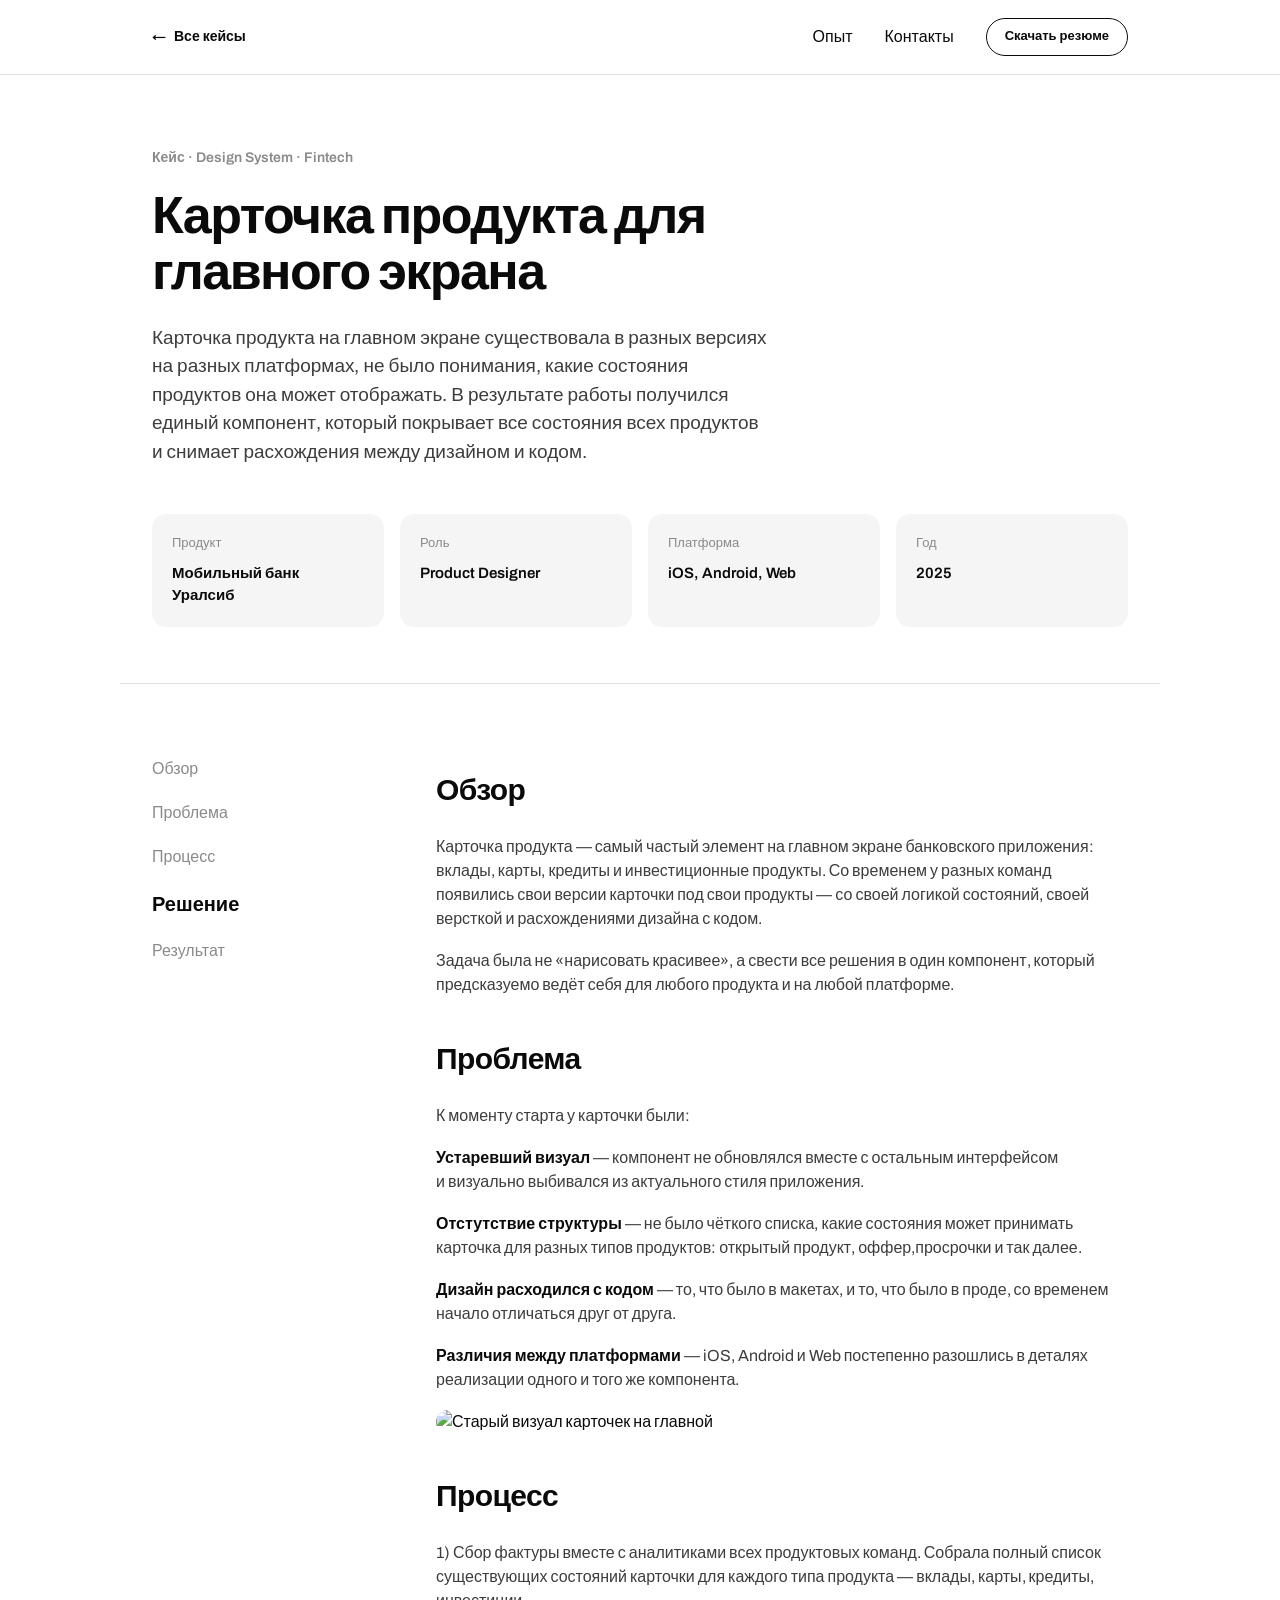
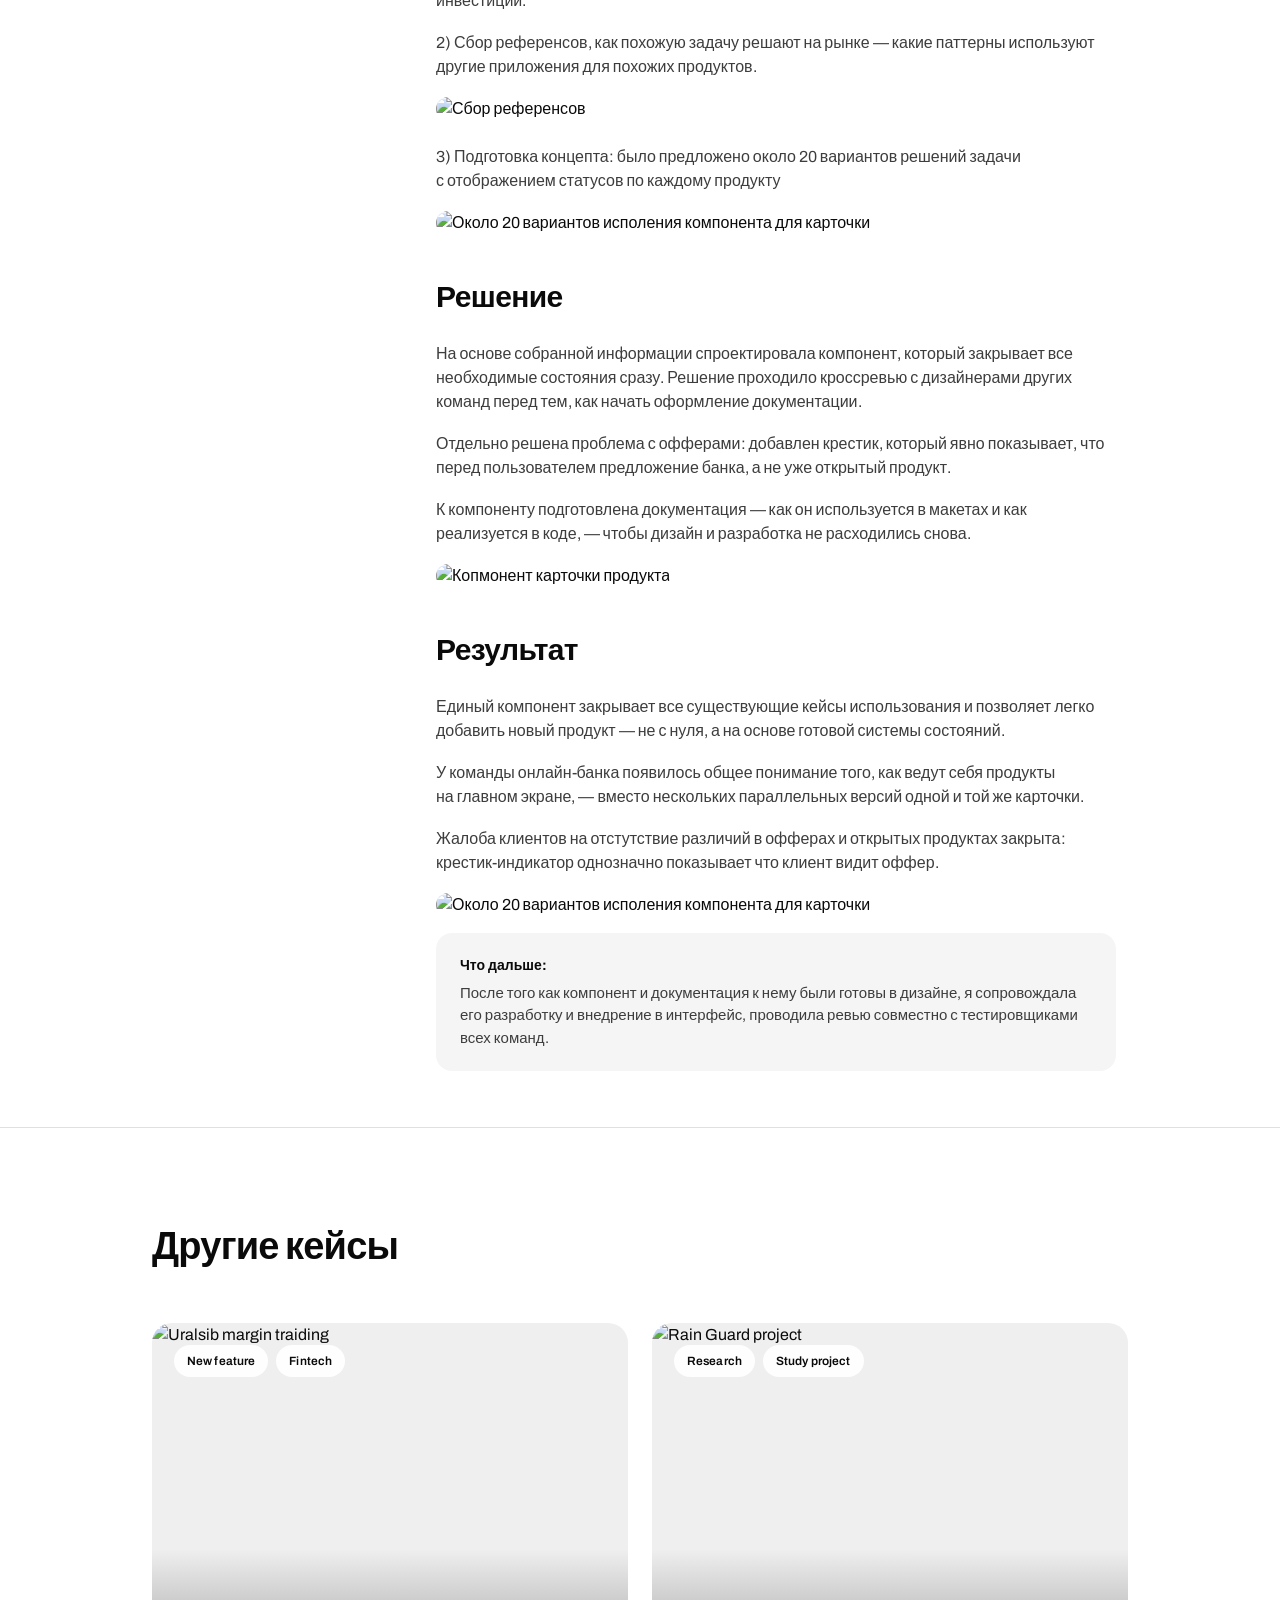
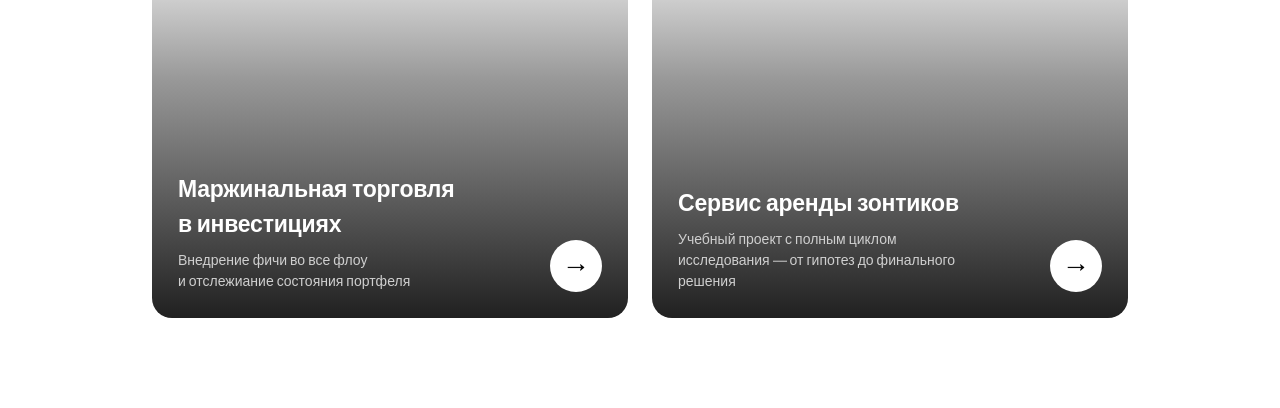
==== case-card-component.html @ a42cf3d4 "Add files via upload" ====
<!DOCTYPE html>
<html lang="ru">
<head>
<meta charset="UTF-8">
<meta name="viewport" content="width=device-width, initial-scale=1.0">
<title>Компонент карточки продукта — Дарья Балюк</title>
<link rel="preconnect" href="https://fonts.googleapis.com">
<link href="https://fonts.googleapis.com/css2?family=Archivo:ital,wght@0,400;0,500;0,600;0,700;0,800;1,400&display=swap" rel="stylesheet">
<link rel="stylesheet" href="main.css">
</head>
<body>
  <header>
  <div class="topbar-inner">
    <a class="back-link" href="portfolio.html"><span class="arrow">←</span> Все кейсы</span></a>
      <div class="my">
       <div class="topbar">
          <a href="portfolio.html#experience">Опыт</a>
          <a href="portfolio.html#contact">Контакты</a>
          <a class="btn-resume" href="documents/CV_Балюк_Дарья.pdf" download>Скачать резюме</a>
       </div>
       <button class="burger" id="burgerBtn" aria-label="Открыть меню" aria-expanded="false">
         <span></span><span></span><span></span>
       </button>
     </div>

  </div>
  <div class="mobile-menu" id="mobileMenu">
    <a href="portfolio.html#othercases">Кейсы</a>
    <a href="portfolio.html#experience">Опыт</a>
    <a href="portfolio.html#contact">Контакты</a>
  </div>
</header>

<script>
  const burgerBtn = document.getElementById('burgerBtn');
  const mobileMenu = document.getElementById('mobileMenu');
  burgerBtn.addEventListener('click', () => {
    const isOpen = mobileMenu.classList.toggle('open');
    burgerBtn.classList.toggle('active', isOpen);
    burgerBtn.setAttribute('aria-expanded', isOpen);
  });
  mobileMenu.querySelectorAll('a').forEach(link => {
    link.addEventListener('click', () => {
      mobileMenu.classList.remove('open');
      burgerBtn.classList.remove('active');
      burgerBtn.setAttribute('aria-expanded', 'false');
    });
  });
</script>



<main>
  <div class="wrap case-hero">
    <div class="case-hero-eyebrow">Кейс · Design System · Fintech</div>
    <h1>Карточка продукта для главного экрана</h1>
    <p class="case-hero-desc">Карточка продукта на главном экране существовала в разных версиях на разных платформах, не было понимания, какие состояния продуктов она может отображать. В результате работы получился единый компонент, который покрывает все состояния всех продуктов и снимает расхождения между дизайном и кодом.</p>

    <div class="case-meta-row">
      <div class="meta-item">
        <span class="meta-label">Продукт</span>
        <span class="meta-value">Мобильный банк Уралсиб</span>
      </div>
      <div class="meta-item">
        <span class="meta-label">Роль</span>
        <span class="meta-value">Product Designer</span>
      </div>
      <div class="meta-item">
        <span class="meta-label">Платформа</span>
        <span class="meta-value">iOS, Android, Web</span>
      </div>
      <div class="meta-item">
        <span class="meta-label">Год</span>
        <span class="meta-value">2025</span>
      </div>
    </div>
  </div>

  <div class="case-layout">
    <div class="case-bar" id="caseNav">
      <a href="#overview" class="case-bar-link" data-target="overview">Обзор</a>
      <a href="#problem" class="case-bar-link" data-target="problem">Проблема</a>
      <a href="#process" class="case-bar-link" data-target="process">Процесс</a>
      <a href="#solution" class="case-bar-link" data-target="solution">Решение</a>
      <a href="#result" class="case-bar-link" data-target="result">Результат</a>
    </div>

    <div class="case-content">

      <section id="overview" class="case-section">
        <h2>Обзор</h2>
        <p>Карточка продукта — самый частый элемент на главном экране банковского приложения: вклады, карты, кредиты и инвестиционные продукты. Со временем у разных команд появились свои версии карточки под свои продукты — со своей логикой состояний, своей версткой и расхождениями дизайна с кодом.</p>
        <p>Задача была не «нарисовать красивее», а свести все решения в один компонент, который предсказуемо ведёт себя для любого продукта и на любой платформе.</p>
      </section>

      <section id="problem" class="case-section">
        <h2>Проблема</h2>
        <p>К моменту старта у карточки были:</p>
        <p><strong>Устаревший визуал</strong> — компонент не обновлялся вместе с остальным интерфейсом и визуально выбивался из актуального стиля приложения.</p>
        <p><strong>Отстутствие структуры</strong> — не было чёткого списка, какие состояния может принимать карточка для разных типов продуктов: открытый продукт, оффер,просрочки и так далее.</p>
        <p><strong>Дизайн расходился с кодом</strong> — то, что было в макетах, и то, что было в проде, со временем начало отличаться друг от друга.</p>
        <p><strong>Различия между платформами</strong> — iOS, Android и Web постепенно разошлись в деталях реализации одного и того же компонента.</p>
        
        <img src="images/card_product/card_product.png" alt="Старый визуал карточек на главной" class="cases-images" style="margin-top: 18px;" >
      </section>

      <section id="process" class="case-section">
        <h2>Процесс</h2>
        <p>1) Сбор фактуры вместе с аналитиками всех продуктовых команд. Собрала полный список существующих состояний карточки для каждого типа продукта — вклады, карты, кредиты, инвестиции.</p>
        <p>2) Сбор референсов, как похожую задачу решают на рынке — какие паттерны используют другие приложения для похожих продуктов.</p>
        <img src="images/card_product/card_product_01.png" alt="Сбор референсов" class="cases-images" style="margin-bottom: 24px;">
        <p>3) Подготовка концепта: было предложено около 20 вариантов решений задачи с отображением статусов по каждому продукту</p>
        <img src="images/card_product/card_product_02.png" alt="Около 20 вариантов исполения компонента для карточки" class="cases-images" style="margin-top: 18px;">
        
      </section>

      <section id="solution" class="case-section">
        <h2>Решение</h2>
        <p>На основе собранной информации спроектировала компонент, который закрывает все необходимые состояния сразу. Решение проходило кроссревью с дизайнерами других команд перед тем, как начать оформление документации.</p>
        <p>Отдельно решена проблема с офферами: добавлен крестик, который явно показывает, что перед пользователем предложение банка, а не уже открытый продукт.</p>
        <p>К компоненту подготовлена документация — как он используется в макетах и как реализуется в коде, — чтобы дизайн и разработка не расходились снова.</p>
        <img src="images/card_product/card_product_03.png" alt="Копмонент карточки продукта" class="cases-images" style="margin-top: 18px;">
      </section>

      <section id="result" class="case-section">
        <h2>Результат</h2>
        <p>Единый компонент закрывает все существующие кейсы использования и позволяет легко добавить новый продукт — не с нуля, а на основе готовой системы состояний.</p>
        <p>У команды онлайн-банка появилось общее понимание того, как ведут себя продукты на главном экране, — вместо нескольких параллельных версий одной и той же карточки.</p>
        <p>Жалоба клиентов на отстутствие различий в офферах и открытых продуктах закрыта: крестик-индикатор однозначно показывает что клиент видит оффер.</p>
        <img src="images/card_product/card_product_04.png" alt="Около 20 вариантов исполения компонента для карточки" class="cases-images" style="margin-top: 18px;">
         <div class="callout">
          <strong>Что дальше:</strong>
          После того как компонент и документация к нему были готовы в дизайне, я сопровождала его разработку и внедрение в интерфейс, проводила ревью совместно с тестировщиками всех команд.
        </div>
      </section>

    </div>
  </div>
</main>

<!--<div class="case-footer-nav">
  
  <a class="all-cases" href="portfolio.html#cases">← Все кейсы</a>
  <a href="#">Маржинальная торговля в инвестициях →</a>
</div>-->

<section id="othercases" class="othercases">
    <div class="wrap">
      <div class="section-label">Другие кейсы</div>

      <div class="othercases-grid">

       <!-- <a class="othercase-card" href="case-card-component.html">
          <img src="images/card-product-thumbnail.png" alt="Uralsib main screen card" class="project-card-image ">
          <div class="othercase-scrim"></div>
          <div class="othercase-tags">
            <span class="tag-pill">Design System</span>
            <span class="tag-pill">Fintech</span>
          </div>
          <div class="othercase-content">
            <div class="othercase-text">
              <h3>Карточка продукта на главном экране</h3>
              <p>Единый компонент вместо разрозненных состояний по платформам и продуктам</p>
            </div>
            <span class="othercase-cta">
              <span class="othercase-cta-icon">→</span>
            </span>
          </div>
        </a>-->

        <a class="othercase-card" href="margin-traiding.html">
          <img src="images/margin_traiding_thumbnail.png" alt="Uralsib margin traiding" class="project-card-image  margin-traiding">
          <div class="othercase-scrim"></div>
          <div class="othercase-tags">
            <span class="tag-pill">New feature</span>
            <span class="tag-pill">Fintech</span>
          </div>
          <div class="othercase-content">
            <div class="othercase-text">
              <h3>Маржинальная торговля в инвестициях</h3>
              <p>Внедрение фичи во все флоу и отслежиание состояния портфеля</p>
            </div>
            <span class="othercase-cta">
              <span class="othercase-cta-icon">→</span>
            </span>
          </div>
        </a>

        <a class="othercase-card" href="rainguard.html">
          <img src="images/rainguard_thumbnail.png"  alt="Rain Guard project" class="project-card-image">
          <div class="othercase-scrim"></div>
          <div class="othercase-tags">
            <span class="tag-pill">Research</span>
            <span class="tag-pill">Study project</span>
          </div>
          <div class="othercase-content">
            <div class="othercase-text">
              <h3>Сервис аренды зонтиков</h3>
              <p>Учебный проект с полным циклом исследования — от гипотез до финального решения</p>
            </div>
            <span class="othercase-cta">
              <span class="othercase-cta-icon">→</span>
            </span>
          </div>
        </a>

      </div>
    </div>
</section>

  

<script>
  const links = document.querySelectorAll('.case-bar-link');
  const sections = document.querySelectorAll('.case-section');

  const observer = new IntersectionObserver((entries) => {
    entries.forEach(entry => {
      const link = document.querySelector(`.case-bar-link[data-target="${entry.target.id}"]`);
      if (entry.isIntersecting) {
        links.forEach(l => l.classList.remove('active'));
        link.classList.add('active');
      }
    });
  }, { rootMargin: '-35% 0px -55% 0px', threshold: 0 });

  sections.forEach(section => observer.observe(section));

  // fallback: highlight first section on load
  if (links.length) links[0].classList.add('active');
</script>

</body>
</html>
---- main.css ----
:root{
    --black:#0A0A0A;
    --white:#FFFFFF;
    --gray-bg:#F5F5F5;
    --gray-text:#8A8A8A;
    --line:#E0E0E0;
    --max:1040px;
  }
  *{margin:0;padding:0;box-sizing:border-box;}
  html{scroll-behavior:smooth;}
  body{
    font-family:'Archivo',sans-serif;
    color:var(--black);
    background:var(--white);
    -webkit-font-smoothing:antialiased;
    line-height:1.6;
  }
  a{color:inherit;text-decoration:none;}
  ::selection{background:var(--black);color:var(--white);}
  .wrap{max-width:var(--max);margin:0 auto;padding:0 32px;}
  
  /* Тут стили для главной страницы */
  :root{
    --black:#0A0A0A;
    --white:#FFFFFF;
    --gray-bg:#F5F5F5;
    --gray-text:#8A8A8A;
    --line:#E0E0E0;
    --max:1040px;
  }
  *{margin:0;padding:0;box-sizing:border-box;}
  html{scroll-behavior:smooth;}
  body{
    font-family:'Archivo',sans-serif;
    color:var(--black);
    background:var(--white);
    -webkit-font-smoothing:antialiased;
    line-height:1.5;
  }
  a{color:inherit;text-decoration:none;}
  ::selection{background:var(--black);color:var(--white);}

  .wrap{max-width:var(--max);margin:0 auto;padding:0 32px;}

  /* HEADER */
  header{
    position:sticky;top:0;z-index:50;
    background:rgba(255,255,255,0.9);
    backdrop-filter:blur(10px);
    border-bottom:1px solid var(--line);
  }
  .header-inner{
    display:flex;align-items:center;justify-content:space-between;
    padding:20px 32px;max-width:var(--max);margin:0 auto;
  }
  .logo{font-weight:700;font-size:16px;letter-spacing:-0.01em;}
  nav{display:flex;align-items:center;gap:32px;}
  nav a{font-size:14px;color:var(--black);opacity:0.7;transition:opacity .2s;}
  nav a:hover{opacity:1;}
  .btn-resume{
    border:1px solid var(--black);
    padding:8px 18px;border-radius:100px;
    font-size:13px;font-weight:600;
    opacity:1 !important;
  }
  .btn-resume:hover{background:var(--black);color:var(--white);}

  .my{
    display: flex;
    align-items: center;
    gap: 16px;
  }


  .burger{
    display:none;
    flex-direction:column;
    justify-content:center;
    gap:5px;
    width:32px;height:32px;
    background:none;border:none;
    cursor:pointer;padding:0;
    flex-shrink:0;
  }
  .burger span{
    display:block;width:100%;height:2px;
    background:var(--black);
    transition:transform .3s ease, opacity .3s ease;
  }
  .burger.active span:nth-child(1){transform:translateY(7px) rotate(45deg);}
  .burger.active span:nth-child(2){opacity:0;}
  .burger.active span:nth-child(3){transform:translateY(-7px) rotate(-45deg);}

  .mobile-menu{
    display:none;
    flex-direction:column;
    max-height:0;
    overflow:hidden;
    background:var(--white);
    border-top:1px solid transparent;
    transition:max-height .35s ease, border-color .35s ease;
  }
  .mobile-menu a{
    padding:18px 24px;
    font-size:17px;font-weight:500;
    border-top:1px solid var(--line);
  }
  .mobile-menu a:first-child{border-top:none;}
  .mobile-menu.open{max-height:220px;border-top-color:var(--line);}

  /* HERO */
  .hero{
    padding:120px 32px 100px;
    opacity:0;
    animation:rise .8s ease forwards .1s;
  }
  @keyframes rise{
    from{opacity:0;transform:translateY(16px);}
    to{opacity:1;transform:translateY(0);}
  }
  .hero h1{
    font-size:clamp(40px,6vw,72px);
    font-weight:700;
    letter-spacing:-0.03em;
    line-height:1.05;
    max-width:820px;
  }
  .hero .role{color:var(--gray-text);}
  .hero p.sub{
    margin-top:28px;
    font-size:clamp(17px,2vw,20px);
    color:#3d3d3d;
    max-width:560px;
    font-weight:400;
  }
  .hero .fact{
    margin-top:36px;
    padding-top:24px;
    border-top:1px solid var(--line);
    max-width:620px;
    font-size:15px;
    color:var(--gray-text);
  }
  .hero .fact strong{color:var(--black);font-weight:600;}
  .hero-contacts{
    margin-top:40px;
    display:flex;gap:14px;flex-wrap:wrap;
  }
  .hero-btn{
    display:inline-flex;align-items:center;
    padding:14px 26px;
    border-radius:100px;
    font-size:15px;font-weight:600;
    transition:background .2s ease, color .2s ease, border-color .2s ease;
  }
  .hero-btn.primary{background:var(--black);color:#fff;}
  .hero-btn.primary:hover{background:#2c2c2c;}
  .hero-btn.secondary{border:1px solid var(--black);color:var(--black);}
  .hero-btn.secondary:hover{background:var(--black);color:#fff;}

  /* SECTION LABEL */
  .section-label{
    font-size:clamp(28px,3.6vw,38px);
    color:var(--black);
    margin-bottom:48px;
    font-weight:700;
    letter-spacing:-0.02em;
  }

  section#experience, section#education{background:var(--gray-bg);}


  /* CASES */
    .othercases-grid{
    display:grid;
    grid-template-columns:1fr 1fr;
    gap:24px;
  }
    .othercases{
    border-top:1px solid var(--line);
  }

  .othercase-card{
    position:relative;
    display:block;
    aspect-ratio:4/5;
    border-radius:20px;
    overflow:hidden;
    background:#EFEFEF;
    cursor:pointer;
  }
  .othercase-card:focus-visible{outline:2px solid var(--black);outline-offset:3px;}

  .othercase-art{
    position:absolute;inset:0;
    width:100%;height:100%;
    transition:transform .6s cubic-bezier(.22,.61,.36,1);
  }
  .othercase-card:hover .allcase-art{transform:scale(1.045);}

  .othercase-scrim{
    position:absolute;inset:0;
    background:linear-gradient(to top, rgba(10,10,10,0.90) 0%, rgba(10,10,10,0.38) 40%, rgba(10,10,10,0) 62%);
    pointer-events:none;
  }

  .othercase-tags{
    position:absolute;top:22px;left:22px;
    display:flex;gap:8px;flex-wrap:wrap;
    z-index:2;
  }
  .tag-pill{
    font-size:12px;font-weight:600;
    padding:7px 13px;border-radius:100px;
    background:rgba(255,255,255,0.94);
    color:var(--black);
    letter-spacing:0.01em;
  }

  .othercase-content{
    position:absolute;left:0;right:0;bottom:0;
    padding:26px;
    z-index:2;
  }
  .othercase-text{padding-right:64px;}
  .othercase-text h3{
    font-size:clamp(19px,2.1vw,23px);
    font-weight:600;color:#fff;
    letter-spacing:-0.01em;margin-bottom:8px;
    max-width:340px;
  }
  .othercase-text p{font-size:14px;color:#cfcfcf;max-width:280px;}

  .othercase-cta{
    position:absolute;right:26px;bottom:26px;z-index:3;
    display:flex;align-items:center;justify-content:center;
    height:52px;width:52px;
    border-radius:100px;
    background:#fff;color:var(--black);
    border:none;
    cursor:pointer;
    transition:background .25s ease, color .25s ease;
  }
  .othercase-cta-icon{
    font-size:18px;
    transition:transform .3s ease;
  }
  .othercase-card:hover .othercase-cta{background:var(--black);color:#fff;}
  .othercase-card:hover .othercase-cta-icon{transform:rotate(-45deg);}

    .project-card-image {
    width: 100%;
    height: 100%;
    object-fit: cover;
    object-position: center;
  }

  .margin-traiding{
    object-position: 75% center ;
  }

  /* EXPERIENCE TIMELINE */
  .timeline{position:relative;padding-left:32px;}
  .timeline::before{
    content:'';
    position:absolute;left:5px;top:6px;bottom:6px;
    width:1px;background:var(--line);
  }
  .tl-item{position:relative;padding-bottom:56px;}
  .tl-item:last-child{padding-bottom:0;}
  .tl-item::before{
    content:'';
    position:absolute;left:-32px;top:6px;
    width:11px;height:11px;border-radius:50%;
    background:var(--white);
    border:2px solid var(--black);
  }
  .tl-item.minor::before{
    background:var(--gray-bg);
    border-color:var(--gray-text);
    width:8px;height:8px;left:-30.5px;
  }
  .tl-head{display:flex;align-items:baseline;gap:14px;flex-wrap:wrap;margin-bottom:12px;}
  .tl-head h3{font-size:19px;font-weight:600;}
  .tl-head span{font-size:14px;color:var(--gray-text);}
  .tl-item ul{list-style:none;max-width:640px;}
  .tl-item ul li{
    font-size:15px;color:#3d3d3d;
    padding-left:16px;position:relative;margin-bottom:8px;
  }
  .tl-item ul li::before{
    content:'—';position:absolute;left:0;color:var(--gray-text);
  }
  .tl-minor-list{max-width:680px;}
  .tl-minor-list .minor-row{
    display:flex;gap:16px;font-size:14px;color:#3d3d3d;
    padding:10px 0;border-top:1px solid var(--line);
  }
  .tl-minor-list .minor-row:first-child{border-top:none;}
  .minor-row b{min-width:190px;color:var(--black);font-weight:600;}
  .minor-row span{color:var(--gray-text);min-width:110px;}
 
  .resume{
    margin-top:40px;
    display:flex;gap:14px;flex-wrap:wrap;
  }

  .resume-cta{
    display:inline-flex;align-items:center;
    padding:14px 26px;
    border-radius:100px;
    font-size:15px;font-weight:600;
    transition:background .2s ease, color .2s ease, border-color .2s ease;
  }

  .resume-cta{background:var(--black);color:#fff;}
  .resume-cta:hover{background:#2c2c2c;}

 /*.resume-cta{
    margin-top:56px;padding-top:32px;border-top:1px solid var(--line);
  }
  .resume-cta a{
    display:inline-flex;align-items:center;gap:10px;
    font-size:15px;font-weight:600;
    border-bottom:1px solid var(--black);padding-bottom:3px;
  }*/

  /* SKILLS */
  .skills-grid{
    display:grid;grid-template-columns:1fr 1fr;gap:64px;
  }
  .skills-col h4{
    font-size:13px;color:var(--gray-text);font-weight:500;margin-bottom:20px;
  }
  .skill-list{display:flex;flex-wrap:wrap;gap:10px;}
  .skill-list span{
    font-size:14px;font-weight:500;
    padding:9px 16px;
    border:1px solid var(--line);
    border-radius:100px;
    transition:background .2s ease, color .2s ease, border-color .2s ease;
  }

  

  /* EDUCATION */
  .edu-block{margin-bottom:40px;}
  .edu-block:last-child{margin-bottom:0;}
  .edu-block h4{font-size:13px;color:var(--gray-text);font-weight:500;margin-bottom:16px;}
  .edu-row{
    display:flex;justify-content:space-between;gap:24px;
    padding:14px 0;border-top:1px solid var(--line);
    font-size:15px;
  }
  .edu-row:first-of-type{border-top:none;}
  .edu-row span{color:var(--gray-text);white-space:nowrap;}

  /* CONTACT FOOTER */
  footer{
    background:var(--black);color:var(--white);
    padding:120px 0 60px;
  }
  footer h2{
    font-size:clamp(32px,5vw,52px);
    font-weight:700;letter-spacing:-0.02em;
    max-width:600px;margin-bottom:24px;
  }
  footer p{color:#a8a8a8;font-size:17px;max-width:480px;margin-bottom:48px;}
  .footer-links{display:flex;gap:32px;flex-wrap:wrap;margin-bottom:80px;}
  .footer-links a{
    font-size:16px;border-bottom:1px solid #444;padding-bottom:3px;
    transition:border-color .2s;
  }
  .footer-links a:hover{border-color:var(--white);}
  .footer-bottom{
    display:flex;justify-content:space-between;color:#666;font-size:13px;
    padding-top:24px;border-top:1px solid #262626;flex-wrap:wrap;gap:12px;
  }
  .figmalink {
    font-size:16px;
    font-weight: 700;
    border-bottom:1px solid #444;padding-bottom:3px;
    transition:border-color .2s;
    margin-top: 18px;
  }
  .figmalink:hover{
    color: var(--gray-text);
    border-color:var(--gray-text)}



 /* Тут стили для кейсов */
 /* HEADER */
  header{
    position:sticky;top:0;z-index:50;
    background:rgba(255,255,255,0.9);
    backdrop-filter:blur(10px);
    border-bottom:1px solid var(--line);
  }
  .header-inner{
    display:flex;align-items:center;justify-content:space-between;
    padding:20px 32px;max-width:var(--max);margin:0 auto;
  }
  .logo{font-weight:700;font-size:16px;letter-spacing:-0.01em;}
  nav{display:flex;align-items:center;gap:32px;}
  nav a{font-size:17px;color:var(--black);opacity:0.7;transition:opacity .2s;}
  nav a:hover{opacity:1;}
  .btn-resume{
    border:1px solid var(--black);
    padding:8px 18px;border-radius:100px;
    font-size:13px;font-weight:600;
    opacity:1 !important;
    overflow: hidden;
    
  }
  .btn-resume:hover{background:var(--black);color:var(--white);}

  .my{
    display: flex;
    align-items: center;
    gap: 32px;
  }
    
  .burger{
    display:none;
    flex-direction:column;
    justify-content:center;
    gap:5px;
    width:32px;height:32px;
    background:none;border:none;
    cursor:pointer;padding:0;
    flex-shrink:0;
  }
  .burger span{
    display:block;width:100%;height:2px;
    background:var(--black);
    transition:transform .3s ease, opacity .3s ease;
  }
  .burger.active span:nth-child(1){transform:translateY(7px) rotate(45deg);}
  .burger.active span:nth-child(2){opacity:0;}
  .burger.active span:nth-child(3){transform:translateY(-7px) rotate(-45deg);}

  .mobile-menu{
    display:none;
    flex-direction:column;
    max-height:0;
    overflow:hidden;
    background:var(--white);
    border-top:1px solid transparent;
    transition:max-height .35s ease, border-color .35s ease;
  }
  .mobile-menu a{
    padding:18px 24px;
    font-size:17px;font-weight:500;
    border-top:1px solid var(--line);
  }
  .mobile-menu a:first-child{border-top:none;}
  .mobile-menu.open{max-height:220px;border-top-color:var(--line);}

  /* TOP BAR */
  .topbar{
    position:sticky;top:0;z-index:50;
    gap: 32px;
    display: flex;
    align-items: center;
    background: transparent;
  }
  

  .topbar-inner{
    max-width:var(--max);margin:0 auto;padding:18px 32px;
    display:flex;align-items:center;justify-content:space-between;
   /* border-bottom:1px solid var(--line);*/
  }
  .back-link{
    font-size:14px;font-weight:600;
    display:inline-flex;align-items:center;gap:8px;
    color:var(--black);
  }
  .back-link .arrow{transition:transform .2s ease;}
  .back-link:hover .arrow{transform:translateX(-3px);}
  .topbar .logo{font-size:14px;font-weight:700;color:var(--gray-text);}

  /* CASE HERO */
  .case-hero{padding:72px 32px 56px;}
  .case-hero-eyebrow{font-size:14px;color:var(--gray-text);font-weight:600;margin-bottom:20px;}
  .case-hero h1{
    font-size:clamp(32px,5vw,52px);
    font-weight:700;letter-spacing:-0.03em;line-height:1.08;
    max-width:760px;margin-bottom:24px;
  }
  .case-hero-desc{
    font-size:clamp(16px,1.8vw,19px);
    color:#3d3d3d;max-width:620px;margin-bottom:48px;
  }
  .case-meta-row{
    display:flex;
    flex-wrap:wrap;
    gap:16px;
    
  }
  .meta-item{
    flex:1;min-width:140px;
    padding:20px 20px 20px 20px;
    background:var(--gray-bg);border-radius:14px;
  }
  
  .meta-label{display:block;font-size:13px;color:var(--gray-text);margin-bottom:8px;}
  .meta-value{display:block;font-size:15px;font-weight:600;}


  /* LAYOUT */
  .case-layout{
    max-width:var(--max);
    margin:0 auto;
    padding:0 32px;
    display:grid;
    grid-template-columns:220px 1fr;
    gap:64px;
    border-top:1px solid var(--line);
    padding-top:64px;
  }

  .case-bar{
    position:sticky;
    top:96px;
    align-self:start;
    display:flex;
    align-items: flex-start;
    flex-direction:column;
    gap:2px;
    width: 100%;
    margin-bottom: 40px;
  }
  .case-bar-link{
    font-size:16px;
    font-weight:500;
    color:var(--gray-text);
    padding:9px 0;
    transition:color .25s ease, font-size .25s ease, font-weight .25s ease;
  }
  .case-bar-link.active{
    color:var(--black);font-weight:700;font-size:20px;
  }

  .case-content{max-width:680px;}
  .case-section{padding-bottom:20px; padding-top: 20px; scroll-margin-top:120px;}
  .case-section:last-child{padding-bottom:40px;}
  .case-section h2{
    font-size:clamp(24px,3vw,30px);font-weight:700;
    letter-spacing:-0.02em;margin-bottom:22px;
  }
  .case-section p{font-size:16px;color:#3d3d3d;margin-bottom:18px;}
  .case-section p:last-of-type{margin-bottom:0;}
  .case-section strong{color:var(--black);}

  .callout{
    margin:16px 0;padding:22px 24px;
    background:var(--gray-bg);border-radius:16px;
    font-size:15px;color:#3d3d3d;
  }
  .callout strong{display:block;color:var(--black);margin-bottom:6px;font-size:14px;}

  .illustration{
    margin-top:32px;
    width:100%;aspect-ratio:16/10;
    border:1px dashed var(--line);border-radius:16px;
    background:var(--gray-bg);
    display:flex;align-items:center;justify-content:center;
    color:var(--gray-text);font-size:14px;font-weight:500;
    text-align:center;padding:20px;
  }
  .illustration.small{aspect-ratio:16/7;}

  .cases-images{
   
    width:100%;
    border-radius:16px;
  }

  /* FOOTER NAV */
  .case-footer-nav{
    max-width:var(--max);margin:0 auto;padding:56px 32px 100px;
    border-top:1px solid var(--line);
    display:flex;justify-content:space-between;align-items:center;gap:16px;flex-wrap:wrap;
  }
  .case-footer-nav a{font-size:15px;font-weight:600;}
  .case-footer-nav .all-cases{color:var(--gray-text);}

    /* SECTION LABEL */
  .section-label{
    font-size:clamp(28px,3.6vw,38px);
    color:var(--black);
    margin-bottom:48px;
    font-weight:700;
    letter-spacing:-0.02em;
  }
  section{padding:90px 0;}


  
 @media (max-width:720px){
    header-inner{padding:16px 24px;}
    nav{gap:16px;}
    nav a:not(.btn-resume){display:none;}
    .burger{display:flex;}
    .mobile-menu{display:flex;}
    .wrap{padding: 0  24px;}
    .hero{padding:72px 24px 56px;}
    .hero .fact,
    .hero-contacts{max-width:100%;}
    .othercase-row{flex-wrap:wrap;gap:16px;}
    .othercases-grid{grid-template-columns:1fr;}
    .othercase-card{aspect-ratio:4/4.6;}
    .skills-grid{grid-template-columns:1fr;gap:40px;}
    .minor-row{flex-direction:column;gap:2px;}
    .minor-row b{min-width:0;}
  }

  @media (prefers-reduced-motion:reduce){
    .hero{animation:none;opacity:1;}
    *{transition:none !important;}
  }
  

  @media (max-width:720px){
    .topbar-inner{padding:16px 24px;}
    .topbar {gap:16px;}
    .topbar a:not(.btn-resume){display:none;}
    .burger{display:flex;}
    .mobile-menu{display:flex;}
    .wrap,.case-layout,.case-footer-nav{padding-left:24px;padding-right:24px;}
    .case-layout{grid-template-columns:1fr;gap:32px;padding-top:0;border-top:none;}
    .case-bar{
      position:sticky;top:70px;z-index:20;
      flex-direction:row;gap:22px;overflow-x:auto;
      background:rgba(255,255,255,0.95);backdrop-filter:blur(8px);
      padding:16px 0;
      border-top:1px solid var(--line);border-bottom:1px solid var(--line);
      -webkit-overflow-scrolling:touch;
      align-items: end;

    }
    .case-bar::-webkit-scrollbar{display:none;}
    .case-bar-link{white-space:nowrap;padding:0;font-size:14px;}
    .case-bar-link.active{font-size:16px;}
    .case-hero{padding:44px 24px 32px;}
    .case-row{flex-wrap:wrap;gap:16px;}
    .cases-grid{grid-template-columns:1fr;}
    .case-card{aspect-ratio:4/4.6;}
    .meta-item{min-width:45%;padding:16px 16px;}
    
  }
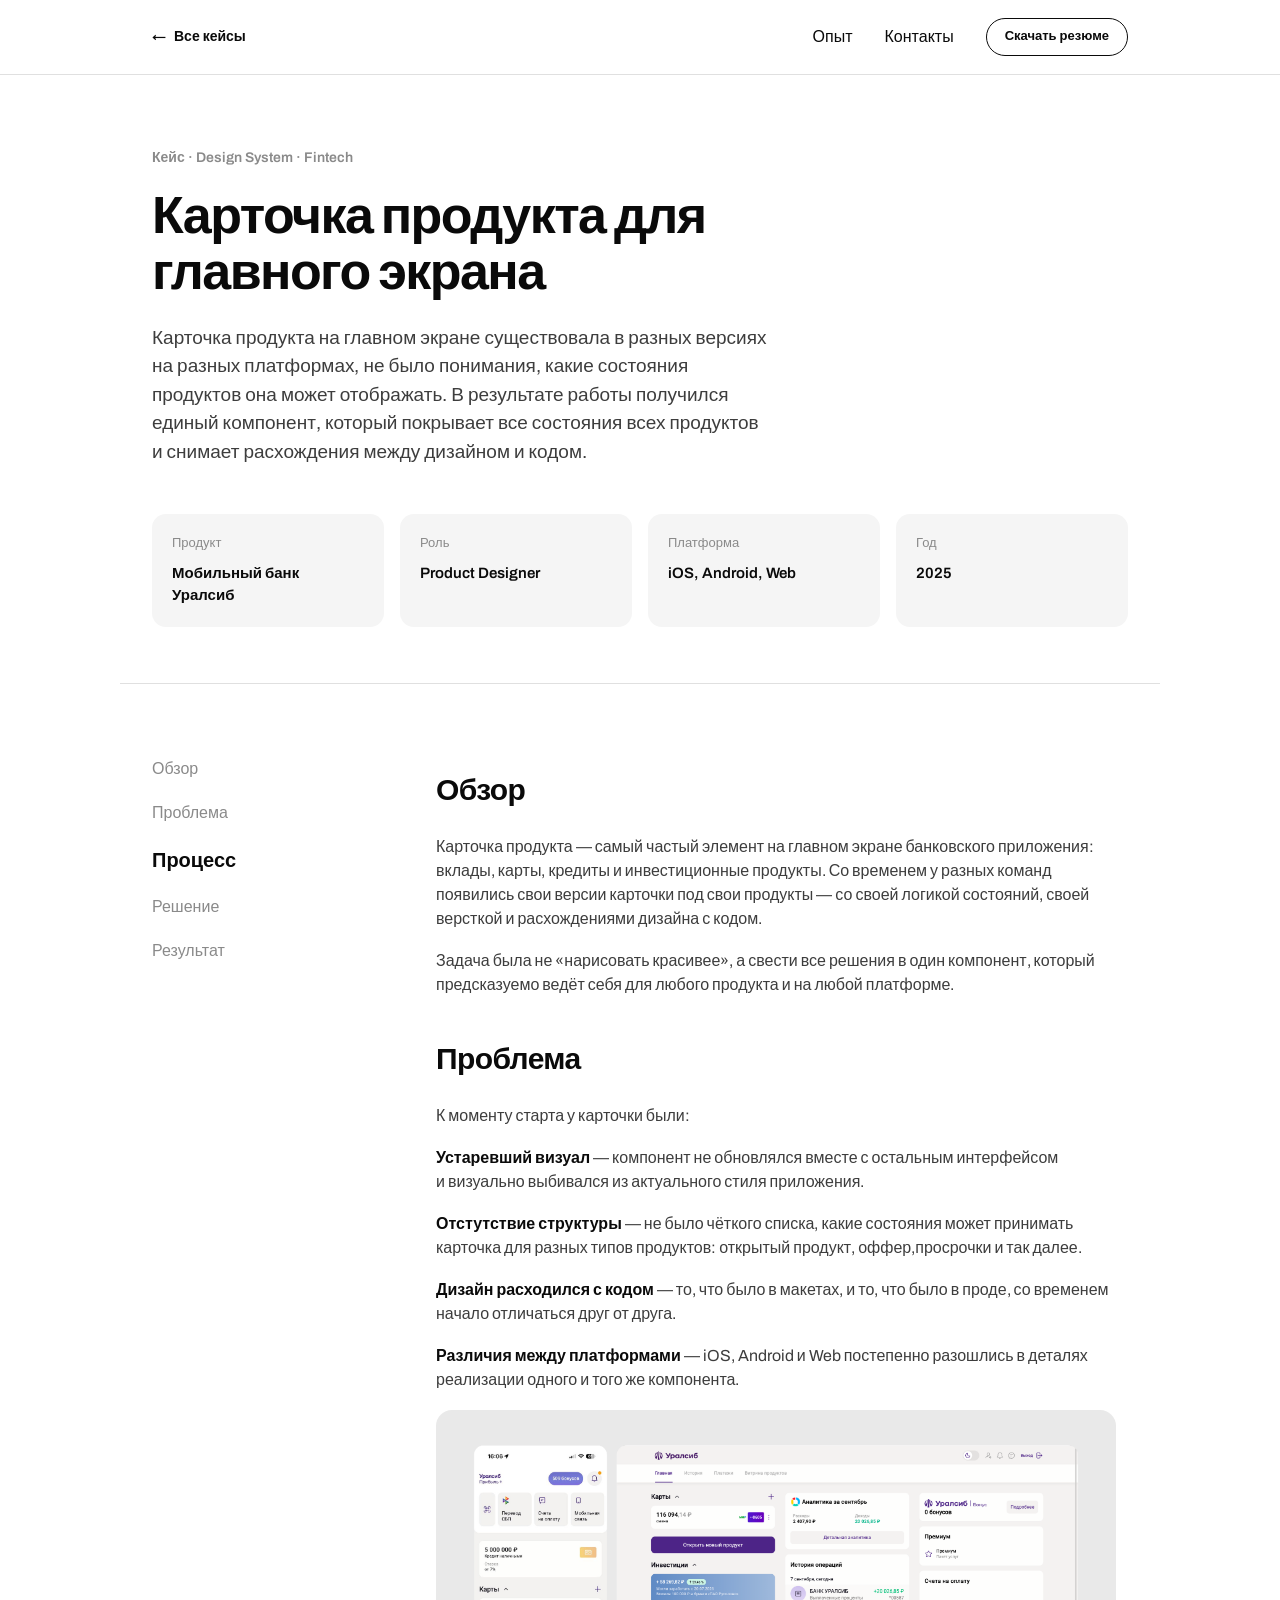
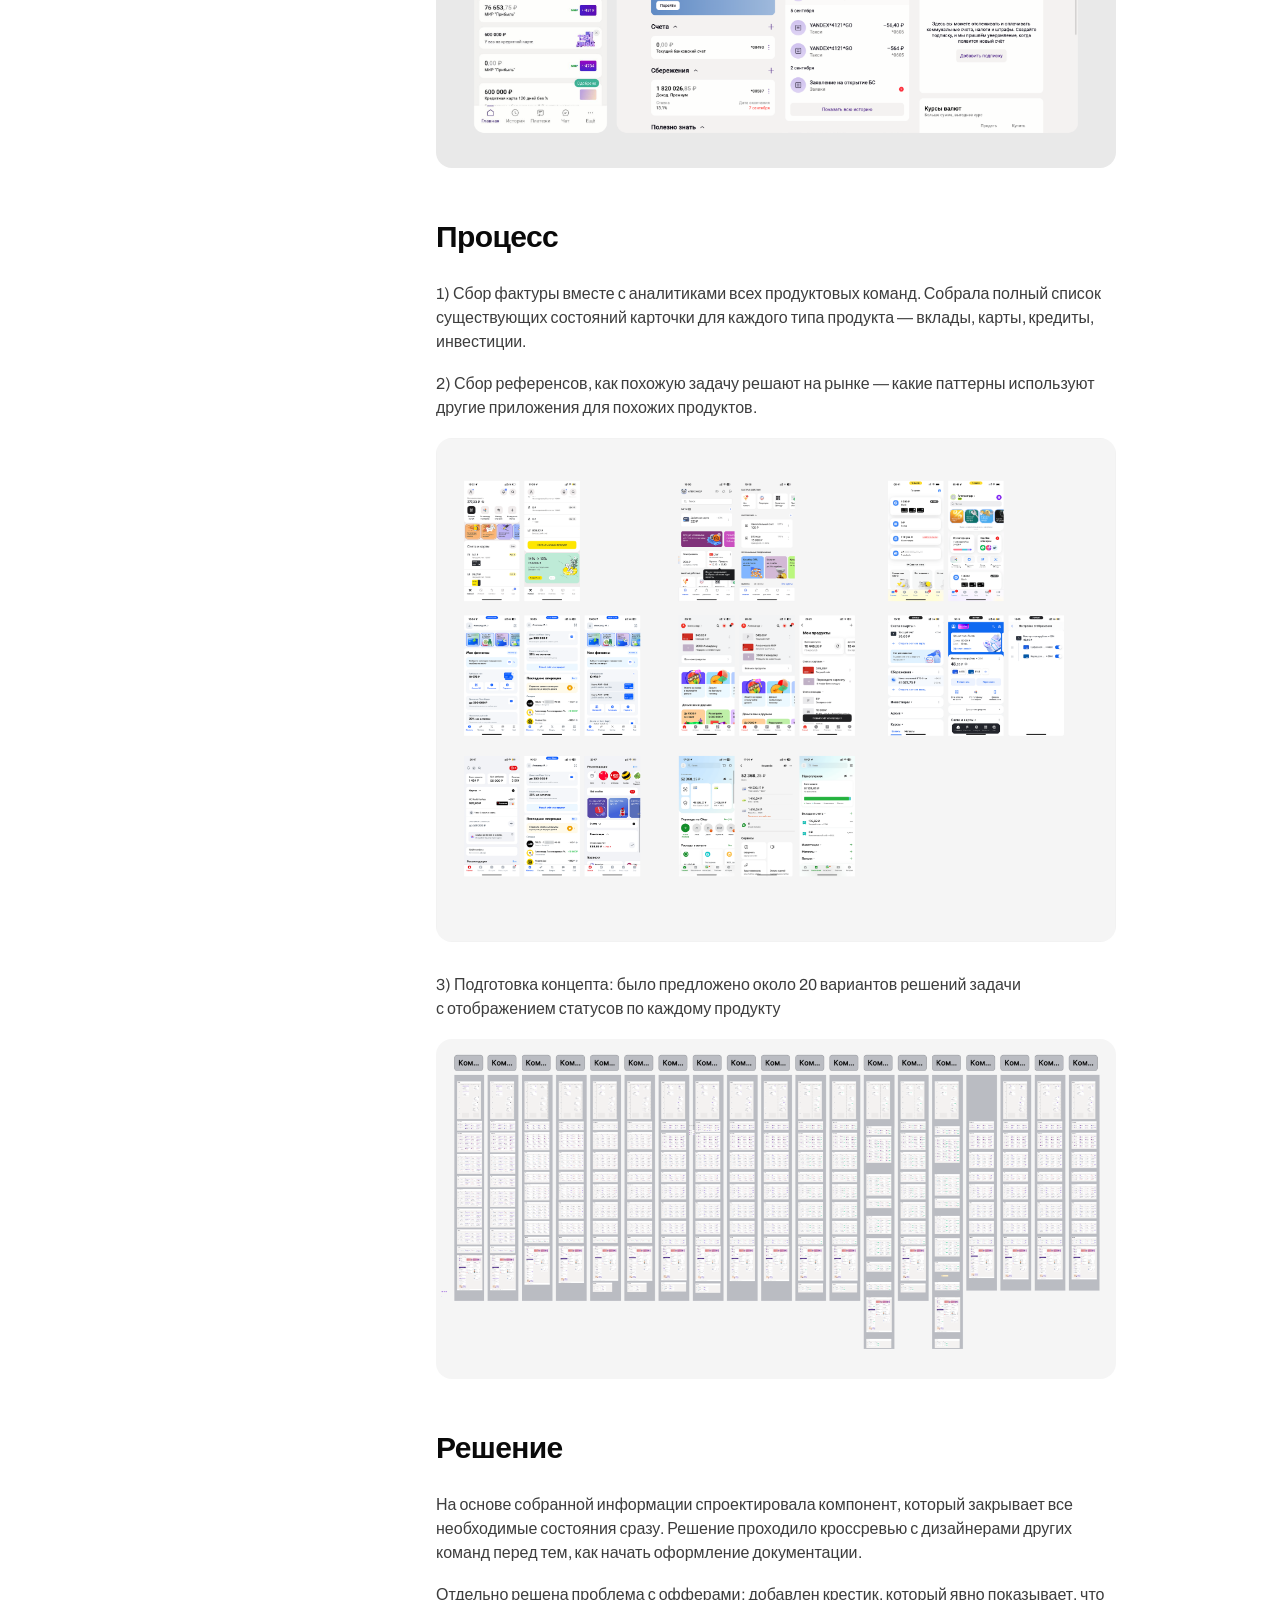
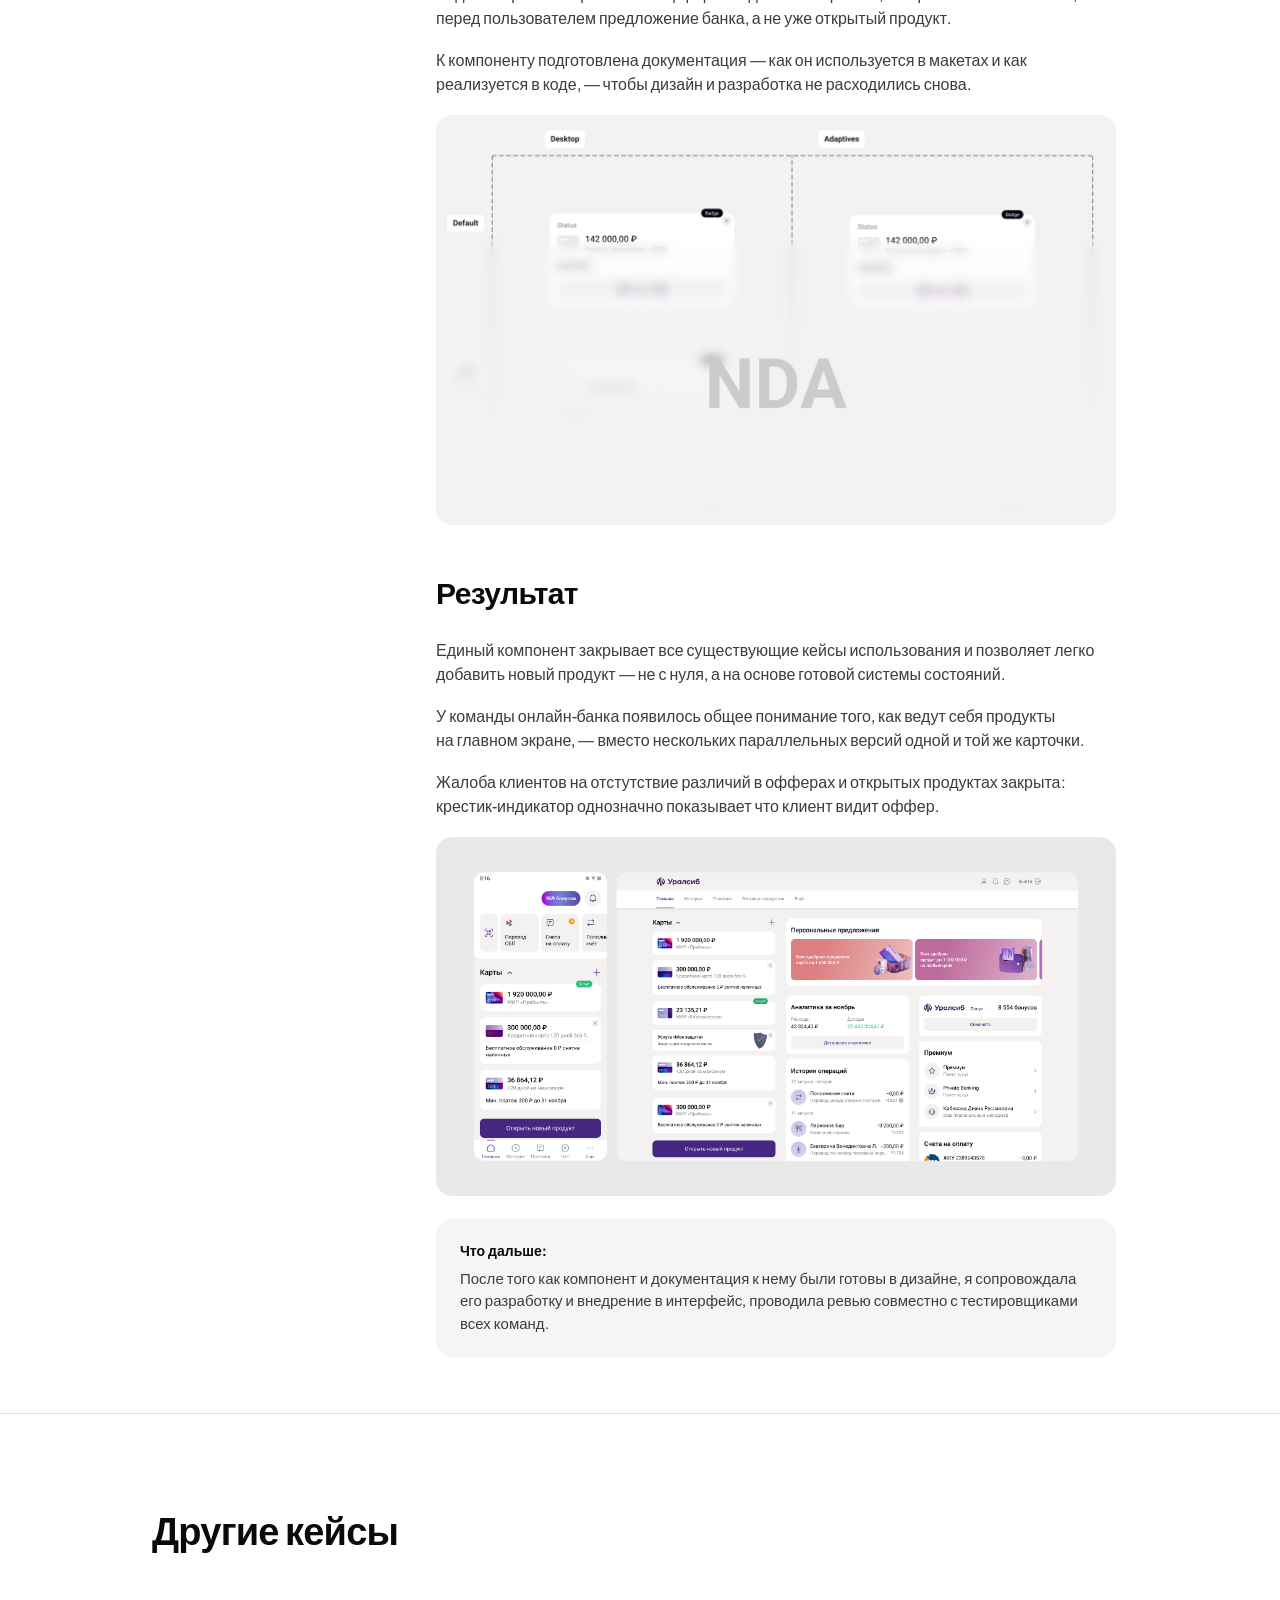
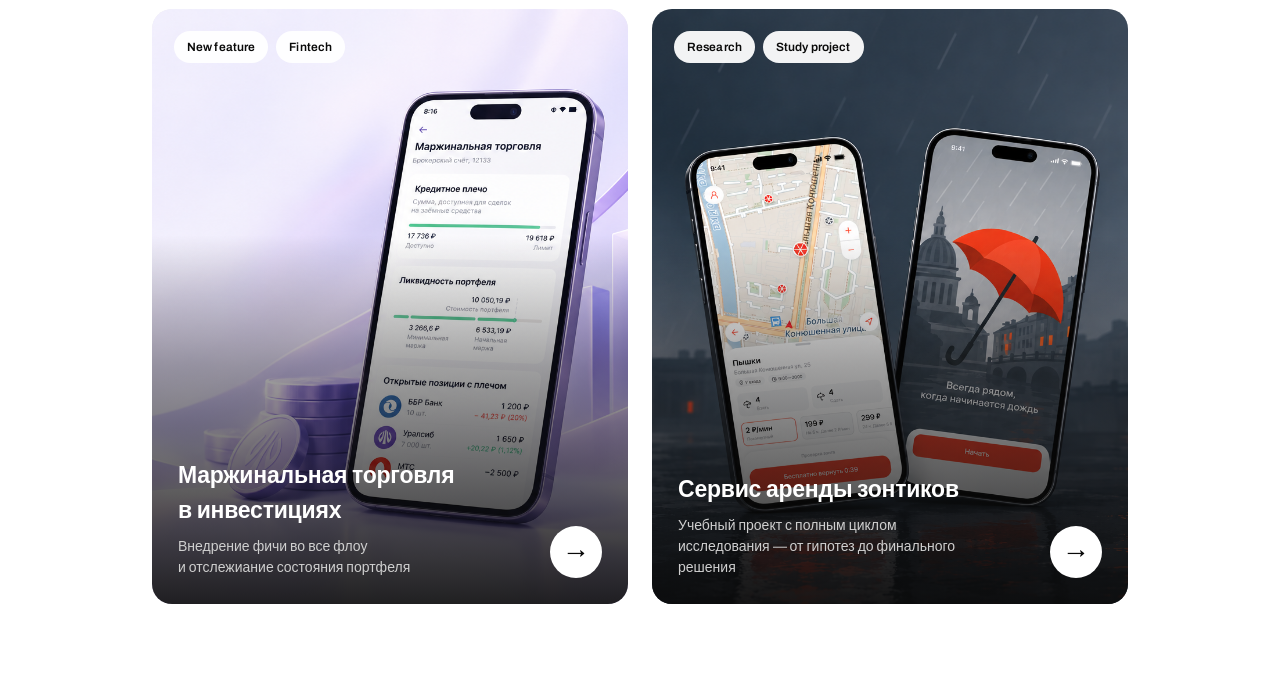
==== commit c686b292: "Update case-card-component.html" ====
--- a/case-card-component.html
+++ b/case-card-component.html
@@ -11,11 +11,11 @@
 <body>
   <header>
   <div class="topbar-inner">
-    <a class="back-link" href="portfolio.html"><span class="arrow">←</span> Все кейсы</span></a>
+    <a class="back-link" href="index.html"><span class="arrow">←</span> Все кейсы</span></a>
       <div class="my">
        <div class="topbar">
-          <a href="portfolio.html#experience">Опыт</a>
-          <a href="portfolio.html#contact">Контакты</a>
+          <a href="index.html#experience">Опыт</a>
+          <a href="index.html#contact">Контакты</a>
           <a class="btn-resume" href="documents/CV_Балюк_Дарья.pdf" download>Скачать резюме</a>
        </div>
        <button class="burger" id="burgerBtn" aria-label="Открыть меню" aria-expanded="false">
@@ -25,9 +25,9 @@
 
   </div>
   <div class="mobile-menu" id="mobileMenu">
-    <a href="portfolio.html#othercases">Кейсы</a>
-    <a href="portfolio.html#experience">Опыт</a>
-    <a href="portfolio.html#contact">Контакты</a>
+    <a href="index.html#othercases">Кейсы</a>
+    <a href="index.html#experience">Опыт</a>
+    <a href="index.html#contact">Контакты</a>
   </div>
 </header>
 
